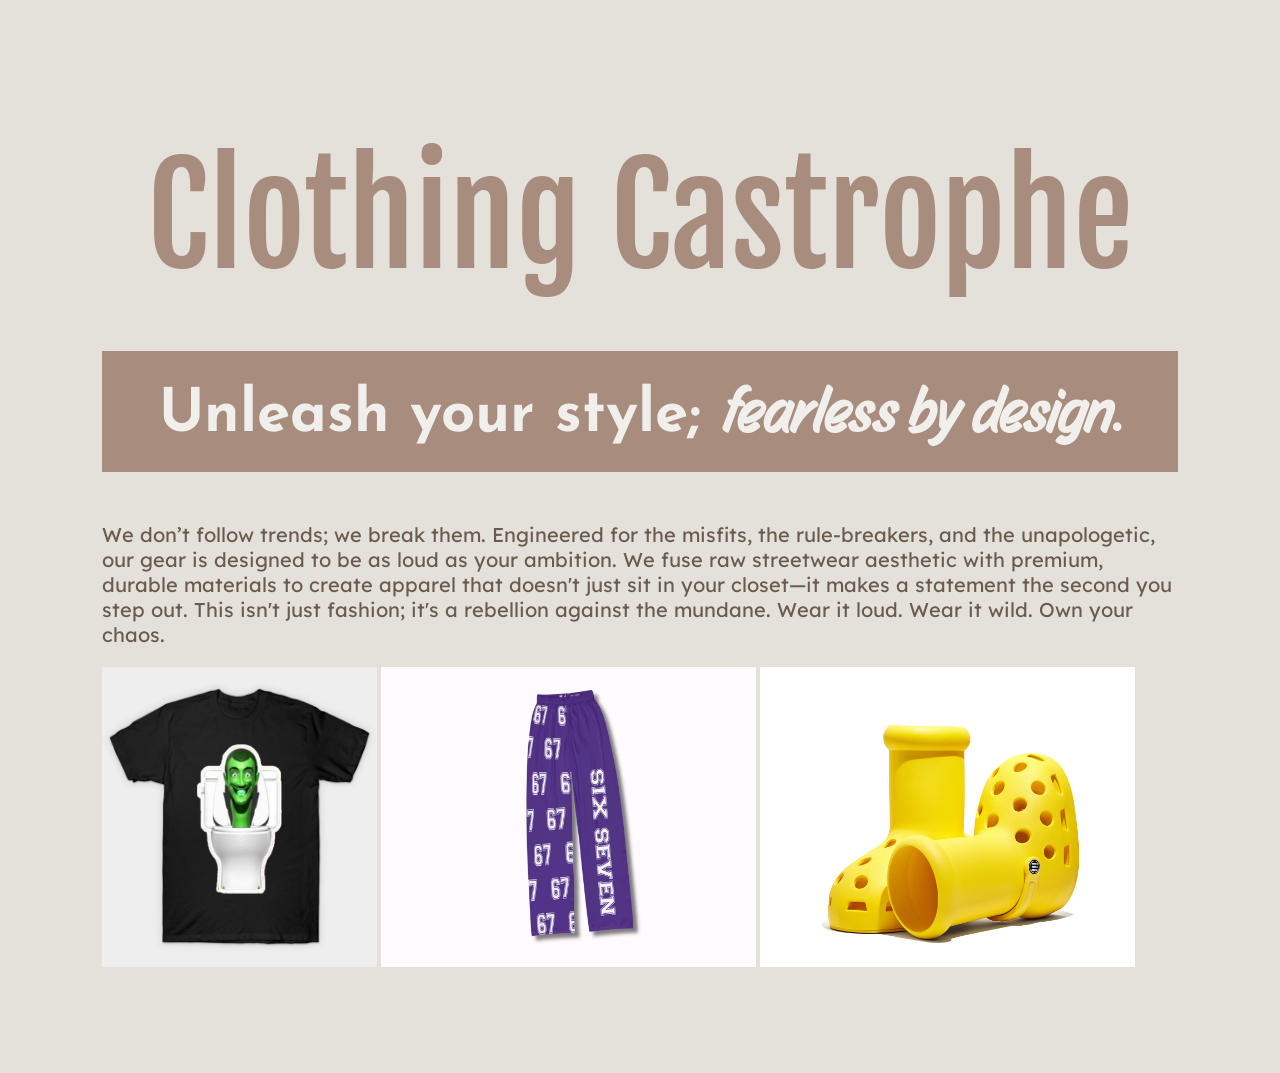
==== index.html @ b9026610 "Add files via upload" ====
<!DOCTYPE html>

<html lang="en">

<head>

    <meta charset="UTF-8">

    <meta name="viewport" content="width=device-width, initial-scale=1.0">

    <title>Clothing Castrophe</title>
    
    <link rel="stylesheet" href="style.css">

    <link rel="preconnect" href="https://fonts.googleapis.com">
    
    <link rel="preconnect" href="https://fonts.gstatic.com" crossorigin>
    
    <link href="https://fonts.googleapis.com/css2?family=Fjalla+One&family=Josefin+Sans:ital,wght@0,100..700;1,100..700&family=Lexend+Deca:wght@100..900&family=Story+Script&display=swap" rel="stylesheet">
</head>

<body>

    <h1>

        Clothing Castrophe

    </h1>

    <h2>

        Unleash your style; <span class="slogan">fearless by design</span>.

    </h2>

    <p>

        We don’t follow trends; we break them. Engineered for the misfits, the rule-breakers, and the unapologetic, our gear is designed to be as loud as your ambition. We fuse raw streetwear aesthetic with premium, durable materials to create apparel that doesn't just sit in your closet—it makes a statement the second you step out. This isn't just fashion; it's a rebellion against the mundane. Wear it loud. Wear it wild. Own your chaos.

    </p>

    <!-- Shirt 1 ( Skibidi )-->

    <img src="Skibidi.jpg" alt="Skibidi Toilet Shirt" height="300px" width="275px">

    <!-- Pants 1 ( 67 )-->
    
    <img src="67.avif" alt="Skibidi Toilet Shirt" height="300px" width="375px">

     <!-- Shoes 1 ( MSCHF Cros )-->
    
     <img src="Crocs.avif" alt="Skibidi Toilet Shirt" height="300px" width="375px">
    

</body>

</html>
---- style.css ----
body {

    background-color: #E3E1DA;

    margin: 4%;

    padding: 4%;

}

/* Text Desings */

h1 {

    text-align: center;

    font-size: 135px;

    margin: 30px;

    color: #a88c7d;

    font-family: "Fjalla One", sans-serif;
    
    font-weight: 400;
    
    font-style: normal;

}

h2 {

    text-align: center;

    font-size: 60px;

    color: #F0EFEB;

    background: #a88c7d;

    padding: 2%;

    font-family: "Josefin Sans", sans-serif;
    
    font-optical-sizing: auto;
    
    font-weight: <weight>;
    
    font-style: normal;

}

p {

    font-size: 20px;

    color: #6b5a50;

    font-family: "Lexend Deca", sans-serif;
    
    font-optical-sizing: auto;
    
    font-weight: <weight>;
    
    font-style: normal;

}

.slogan {

    font-family: "Story Script", sans-serif;
    
    font-weight: 900;
    
    font-style: normal;

}

/* Fonts */
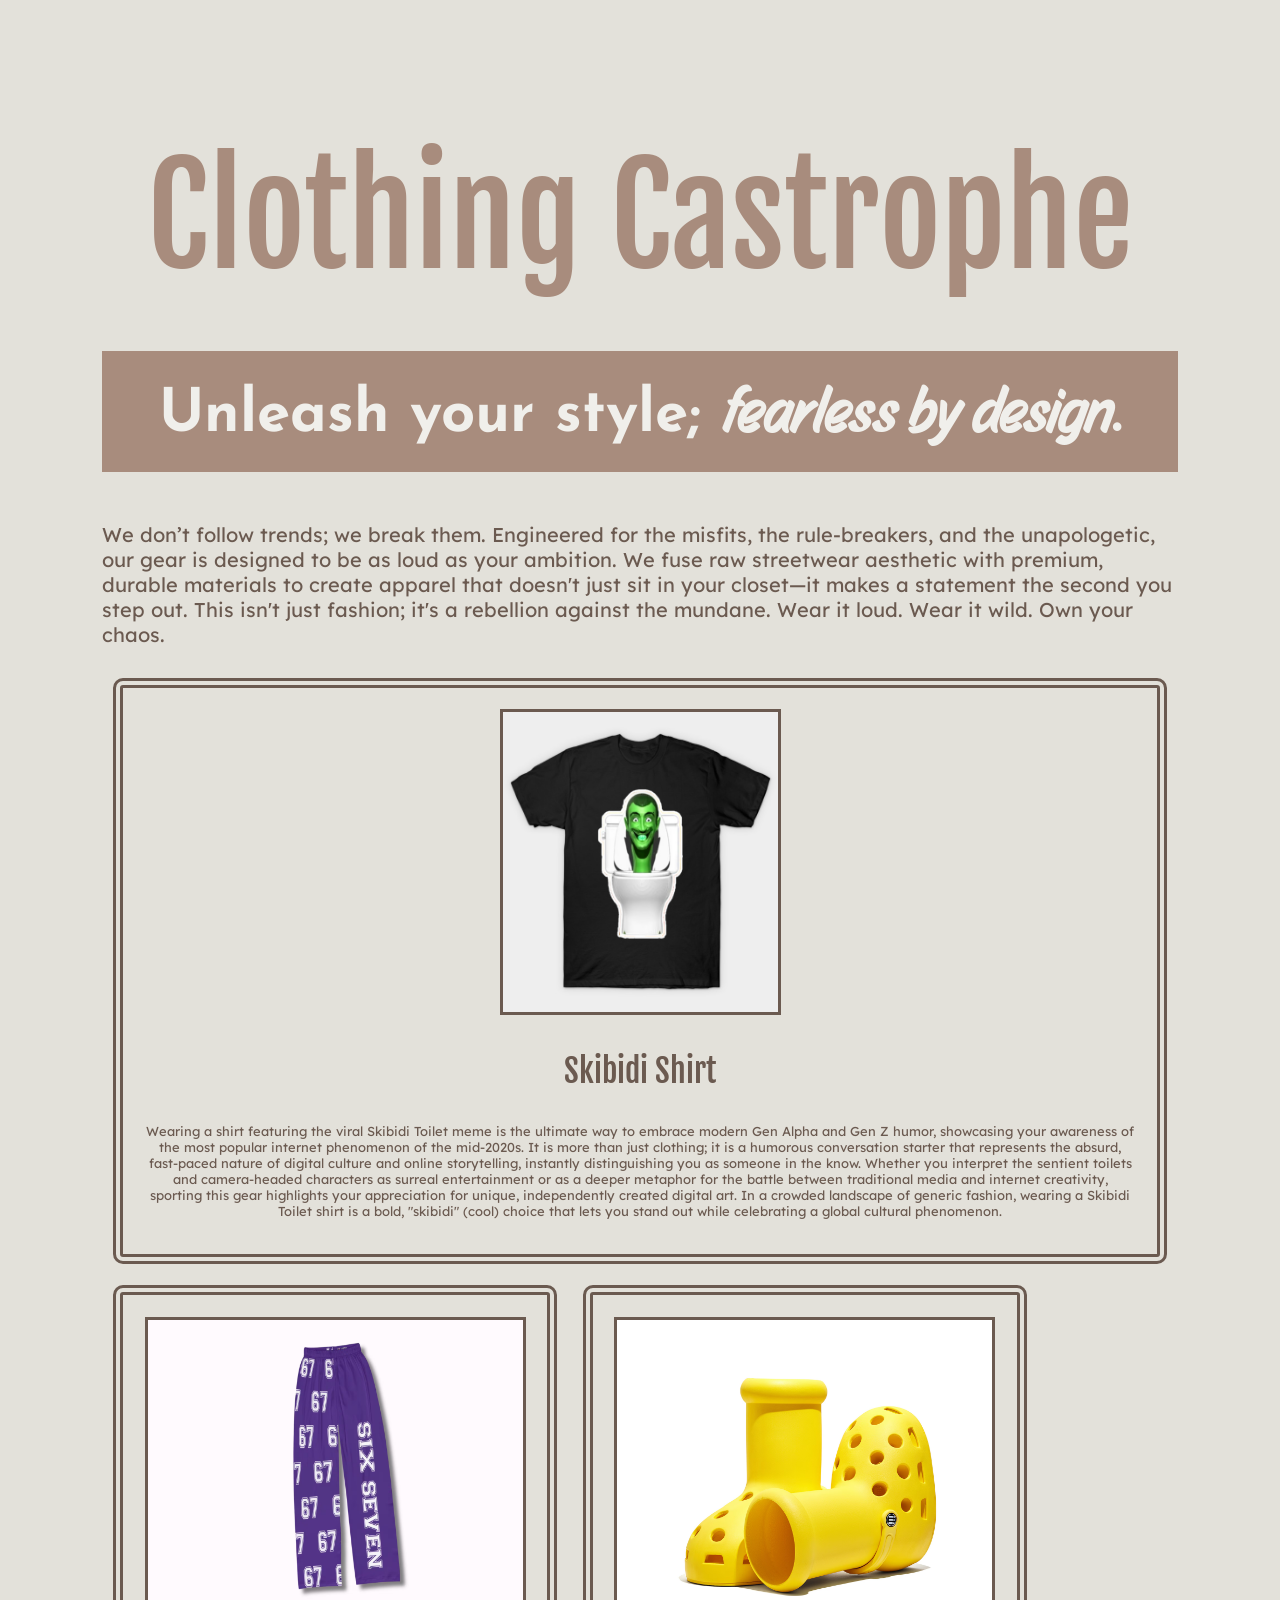
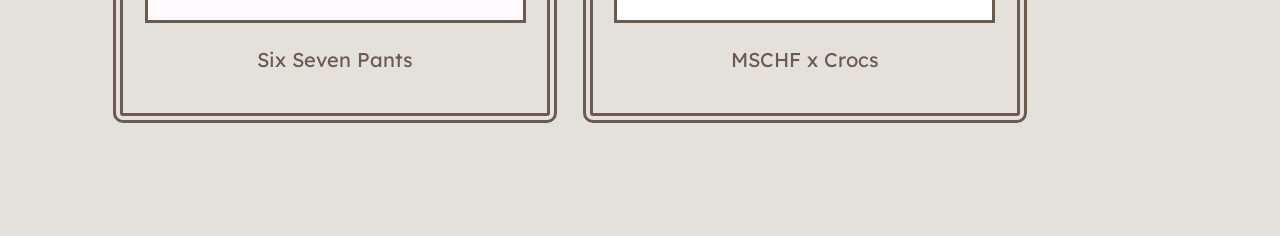
==== commit c298897f: "Add files via upload" ====
--- a/index.html
+++ b/index.html
@@ -41,15 +41,51 @@
 
     <!-- Shirt 1 ( Skibidi )-->
 
-    <img src="Skibidi.jpg" alt="Skibidi Toilet Shirt" height="300px" width="275px">
+    <div class="skibidi">
+        
+        <img id="skibdishirt" src="Skibidi.jpg" alt="Skibidi Toilet Shirt" height="300px" width="275px">
+        
+        <p id="stitle">
+            
+            Skibidi Shirt
+
+        </p>
+
+        <p class="title">
+
+            Wearing a shirt featuring the viral Skibidi Toilet meme is the ultimate way to embrace modern Gen Alpha and Gen Z humor, showcasing your awareness of the most popular internet phenomenon of the mid-2020s. It is more than just clothing; it is a humorous conversation starter that represents the absurd, fast-paced nature of digital culture and online storytelling, instantly distinguishing you as someone in the know. Whether you interpret the sentient toilets and camera-headed characters as surreal entertainment or as a deeper metaphor for the battle between traditional media and internet creativity, sporting this gear highlights your appreciation for unique, independently created digital art. In a crowded landscape of generic fashion, wearing a Skibidi Toilet shirt is a bold, "skibidi" (cool) choice that lets you stand out while celebrating a global cultural phenomenon.
+
+        </p>
+    
+    </div>
 
     <!-- Pants 1 ( 67 )-->
-    
-    <img src="67.avif" alt="Skibidi Toilet Shirt" height="300px" width="375px">
+
+    <div class ="six7">
+        
+        <img id="sspants" src="67.avif" alt="Skibidi Toilet Shirt" height="300px" width="375px">
+
+        <p>
+
+        Six Seven Pants
+
+        </p>
+
+    </div>
 
      <!-- Shoes 1 ( MSCHF Cros )-->
-    
-     <img src="Crocs.avif" alt="Skibidi Toilet Shirt" height="300px" width="375px">
+
+     <div class="crocs">
+        
+        <img id="cimage" src="Crocs.avif" alt="Skibidi Toilet Shirt" height="300px" width="375px">
+
+        <p>
+
+        MSCHF x Crocs 
+
+        </p>
+
+    </div>
     
 
 </body>
--- a/style.css
+++ b/style.css
@@ -43,10 +43,6 @@
     font-family: "Josefin Sans", sans-serif;
     
     font-optical-sizing: auto;
-    
-    font-weight: <weight>;
-    
-    font-style: normal;
 
 }
 
@@ -59,10 +55,6 @@
     font-family: "Lexend Deca", sans-serif;
     
     font-optical-sizing: auto;
-    
-    font-weight: <weight>;
-    
-    font-style: normal;
 
 }
 
@@ -76,4 +68,112 @@
 
 }
 
-/* Fonts */+/* Borders */
+
+.skibidi {
+
+    border-width: 10px;
+
+    border-color: #6b5a50;
+
+    border-style: double;
+
+    padding: 2%;
+
+    margin: 1%;
+
+    border-radius: 10px;
+
+    display: inline-block;
+
+    text-align: center;
+
+}
+
+#skibdishirt {
+
+    border-width: 3px;
+
+    border-color: #6b5a50;
+
+    border-style: solid;
+
+}
+
+.six7 {
+
+    border-width: 10px;
+
+    border-color: #6b5a50;
+
+    border-style: double;
+
+    padding: 2%;
+
+    margin: 1%;
+
+    border-radius: 10px;
+
+    display: inline-block;
+
+    text-align: center;
+
+    align-items: center;
+
+}
+
+#sspants {
+
+    border-width: 3px;
+
+    border-color: #6b5a50;
+
+    border-style: solid;
+
+}
+
+.crocs {
+
+    border-width: 10px;
+
+    border-color: #6b5a50;
+
+    border-style: double;
+
+    padding: 2%;
+
+    margin: 1%;
+
+    border-radius: 10px;
+
+    display: inline-block;
+
+    text-align: center;
+
+}
+
+#cimage {
+
+    border-width: 3px;
+
+    border-color: #6b5a50;
+
+    border-style: solid;
+
+}
+
+/* Descriptions */
+
+#stitle {
+
+    font-family: "Fjalla One", sans-serif;
+
+    font-size: xx-large;
+
+}
+
+.title {
+
+    font-size: small;
+
+}
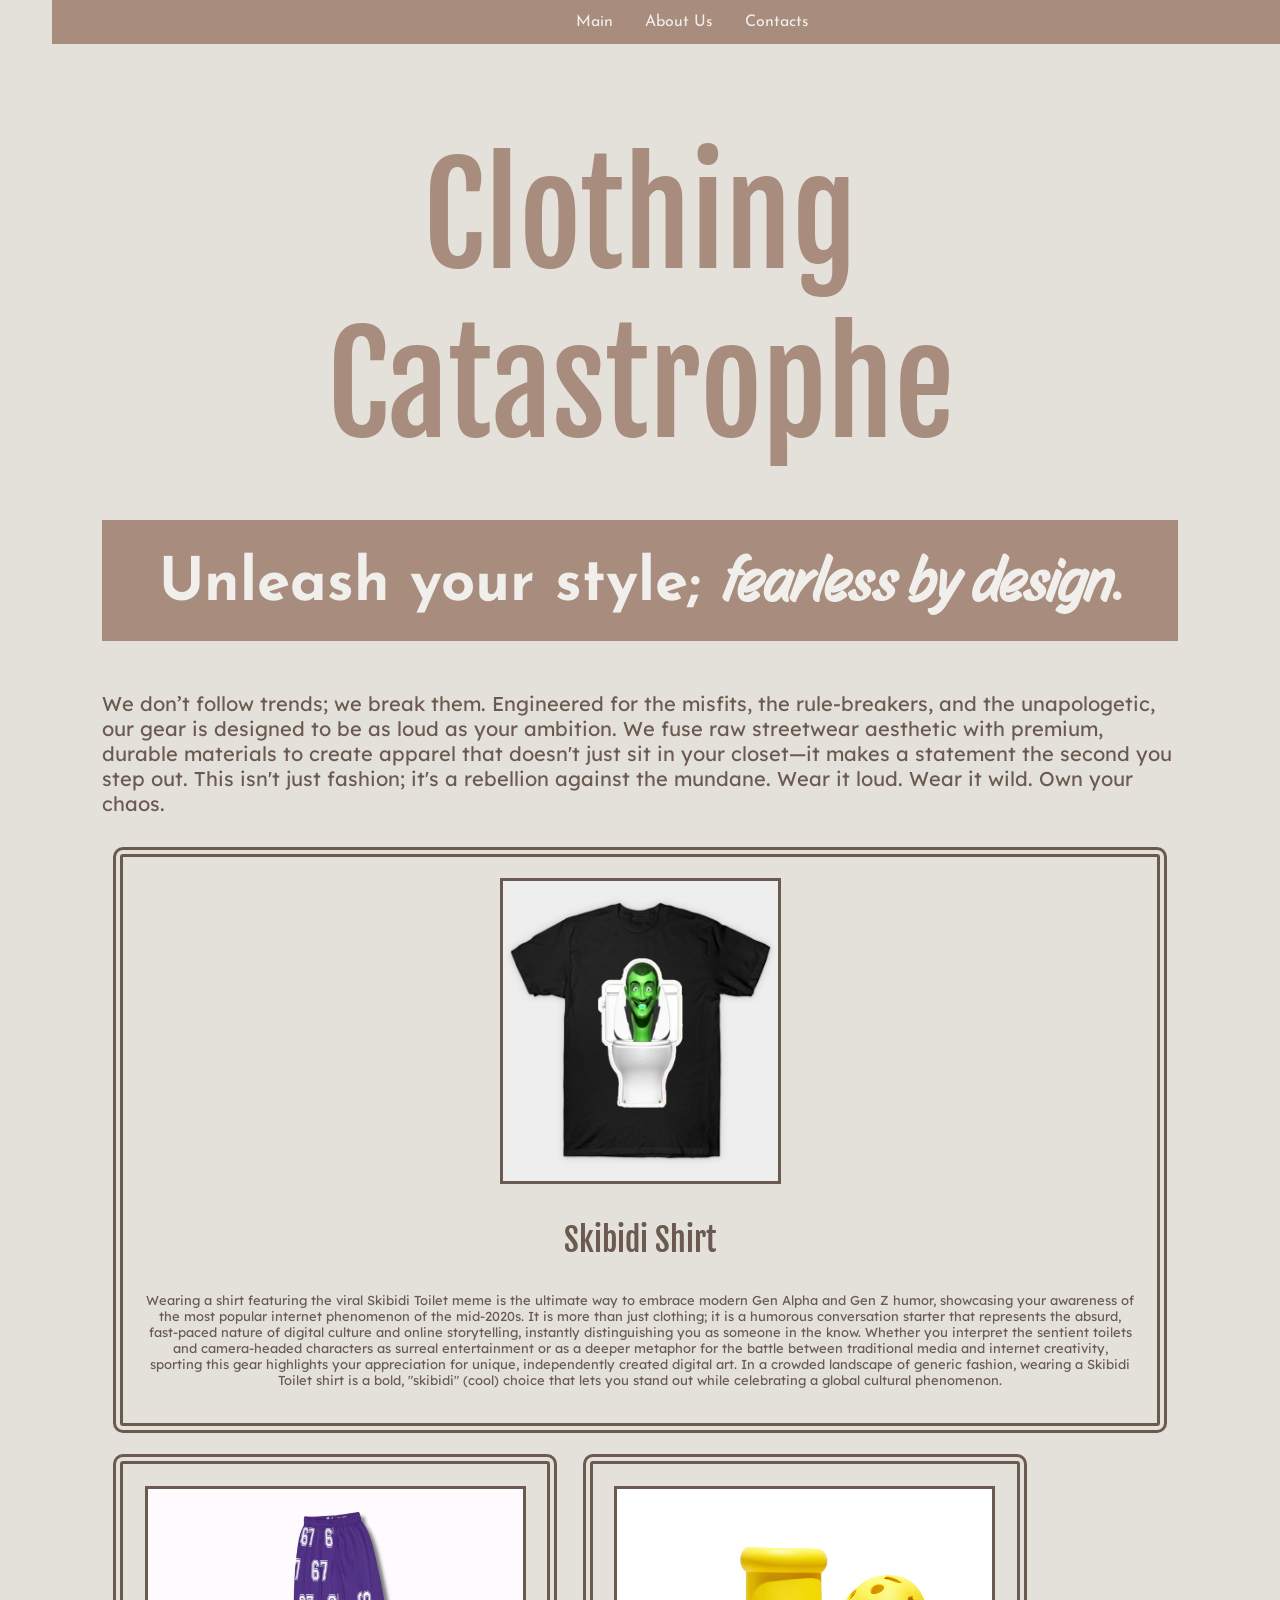
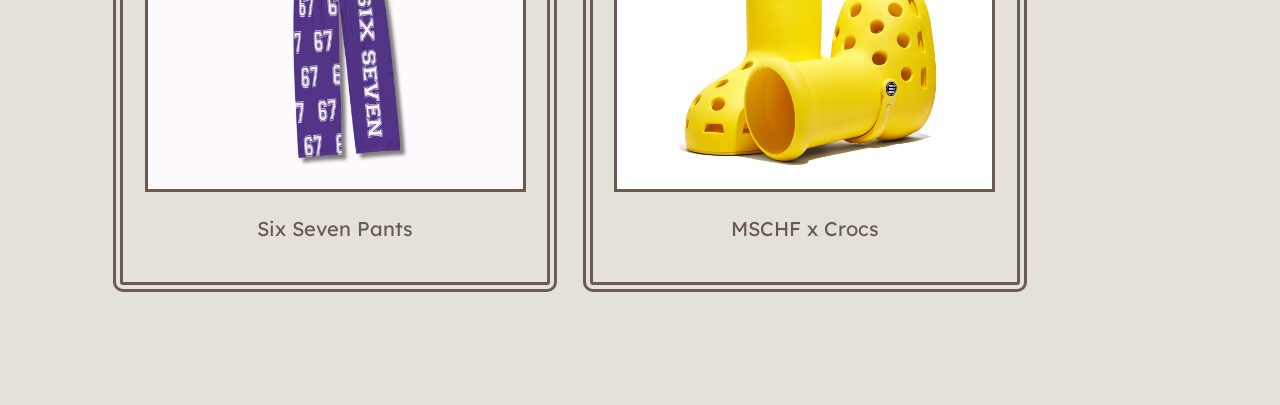
==== commit 481055e4: "Add files via upload" ====
--- a/index.html
+++ b/index.html
@@ -8,7 +8,7 @@
 
     <meta name="viewport" content="width=device-width, initial-scale=1.0">
 
-    <title>Clothing Castrophe</title>
+    <title>Clothing Catastrophe</title>
     
     <link rel="stylesheet" href="style.css">
 
@@ -17,13 +17,28 @@
     <link rel="preconnect" href="https://fonts.gstatic.com" crossorigin>
     
     <link href="https://fonts.googleapis.com/css2?family=Fjalla+One&family=Josefin+Sans:ital,wght@0,100..700;1,100..700&family=Lexend+Deca:wght@100..900&family=Story+Script&display=swap" rel="stylesheet">
+
 </head>
 
 <body>
 
+        <!-- Navigation Bar -->
+
+    <ul>
+
+        <li> <a href="index.html">Main </a> </li>
+
+        <li> <a href="about.html">About Us</a></li>
+
+        <li> <a href="">Contacts</a></li>
+
+    </ul>
+
+    <!-- End of Nav Bar-->
+
     <h1>
 
-        Clothing Castrophe
+        Clothing Catastrophe
 
     </h1>
 
@@ -32,6 +47,8 @@
         Unleash your style; <span class="slogan">fearless by design</span>.
 
     </h2>
+
+
 
     <p>
 
--- a/style.css
+++ b/style.css
@@ -68,6 +68,16 @@
 
 }
 
+.story {
+
+    font-family: "Story Script", sans-serif;
+    
+    font-weight: 900;
+    
+    font-style: normal;
+
+}
+
 /* Borders */
 
 .skibidi {
@@ -162,6 +172,26 @@
 
 }
 
+.about {
+
+    border-width: 10px;
+
+    border-color: #6b5a50;
+
+    border-style: double;
+
+    padding: 2%;
+
+    margin: 1%;
+
+    border-radius: 10px;
+
+    display: inline-block;
+
+    text-align: center;
+
+}
+
 /* Descriptions */
 
 #stitle {
@@ -176,4 +206,73 @@
 
     font-size: small;
 
+}
+
+#cta {
+
+    color: #6b5a50;
+
+    font-size: 50px;
+
+    font-family: "Fjalla One", sans-serif;
+    
+    font-style: normal;
+
+    text-align: center;
+
+}
+
+/* Navigation Bar */
+
+ul {
+
+    padding: 0%;
+
+    list-style-type: none;
+
+    display: flex;
+ 
+    background-color: #a88c7d;
+
+    position: fixed;
+
+    top: 0%;
+
+    width: 100%;
+
+    margin: 0%;
+
+    margin-left: -50px;
+
+    justify-content: center;
+
+    
+}
+
+ul li {
+
+    float: left;
+
+}
+
+ul li a {
+
+    text-decoration: none;
+
+    padding: 14px 16px;
+
+    font-family: "Josefin Sans",sans-serif;
+
+    color: #F0EFEB;
+
+    display: block;
+
+}
+
+ul li a:hover {
+
+    background-color: #E3E1DA;
+
+    color: #a88c7d;
+
 }
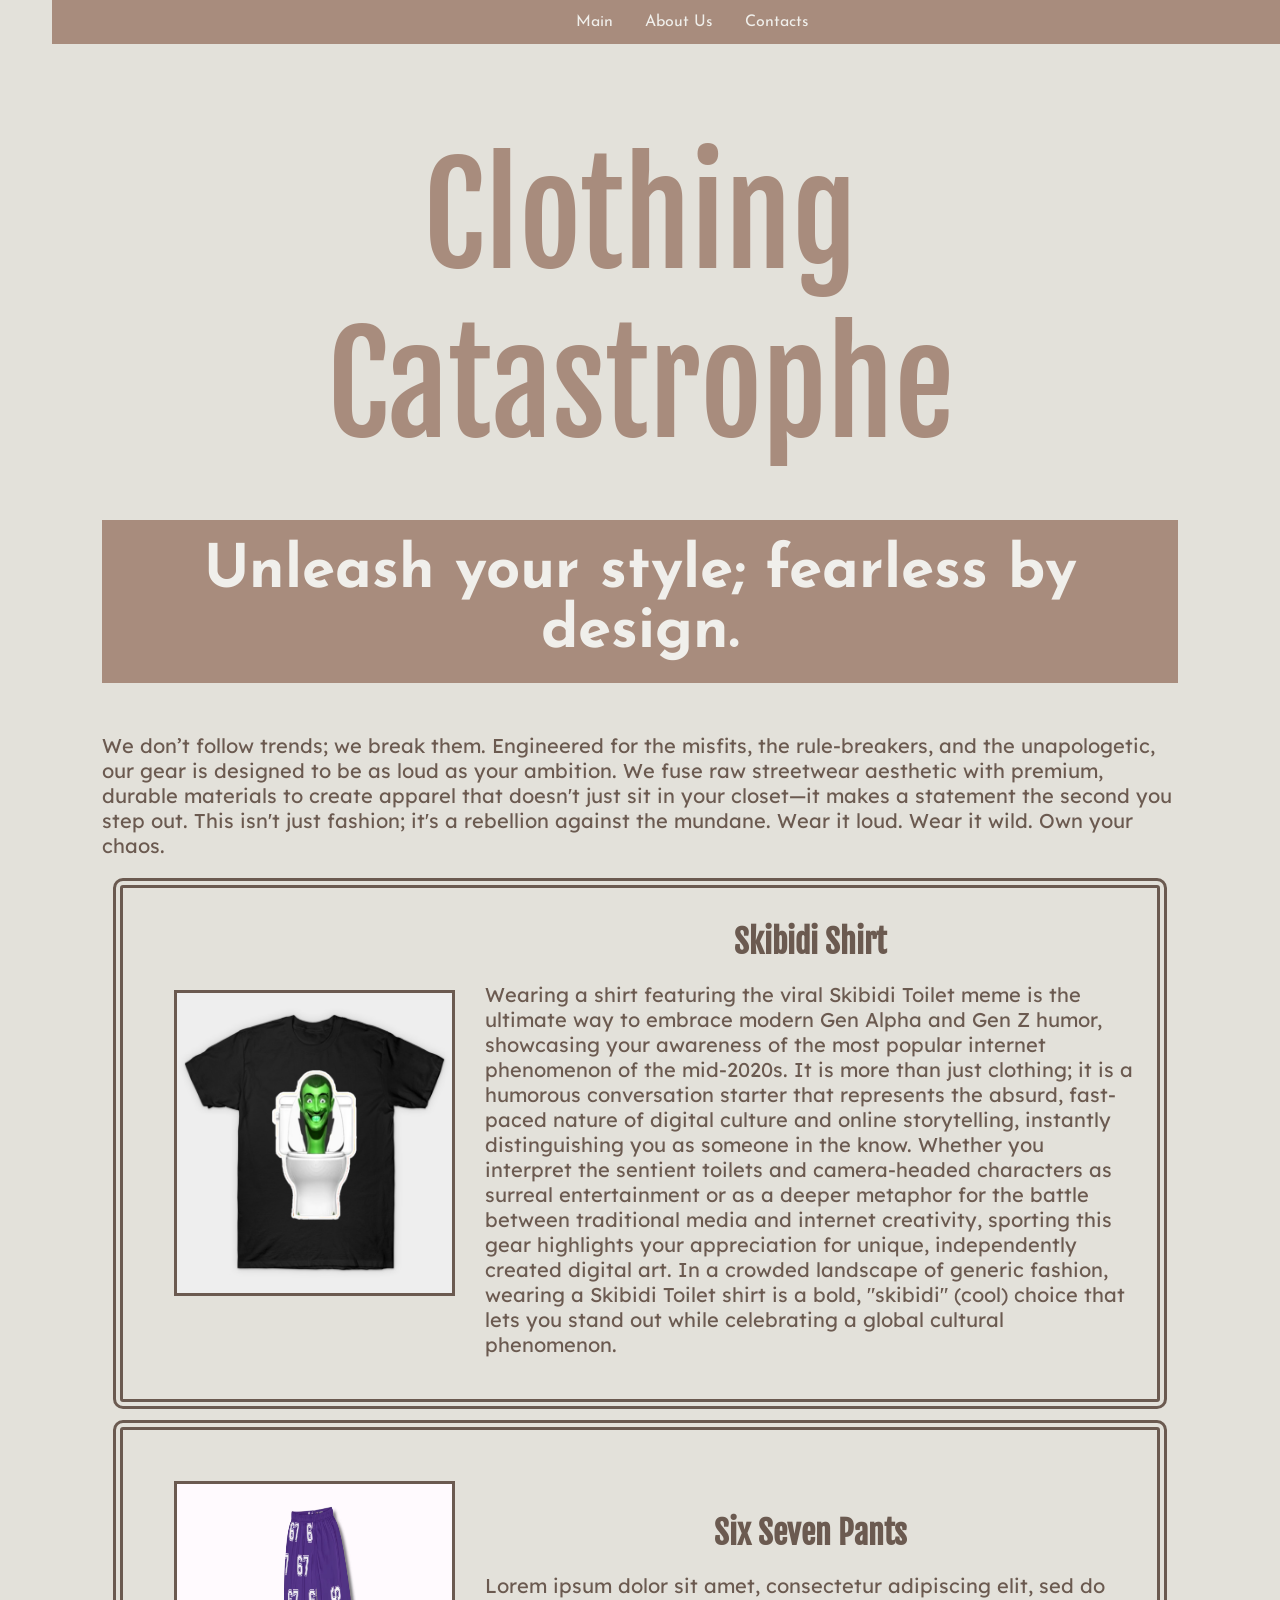
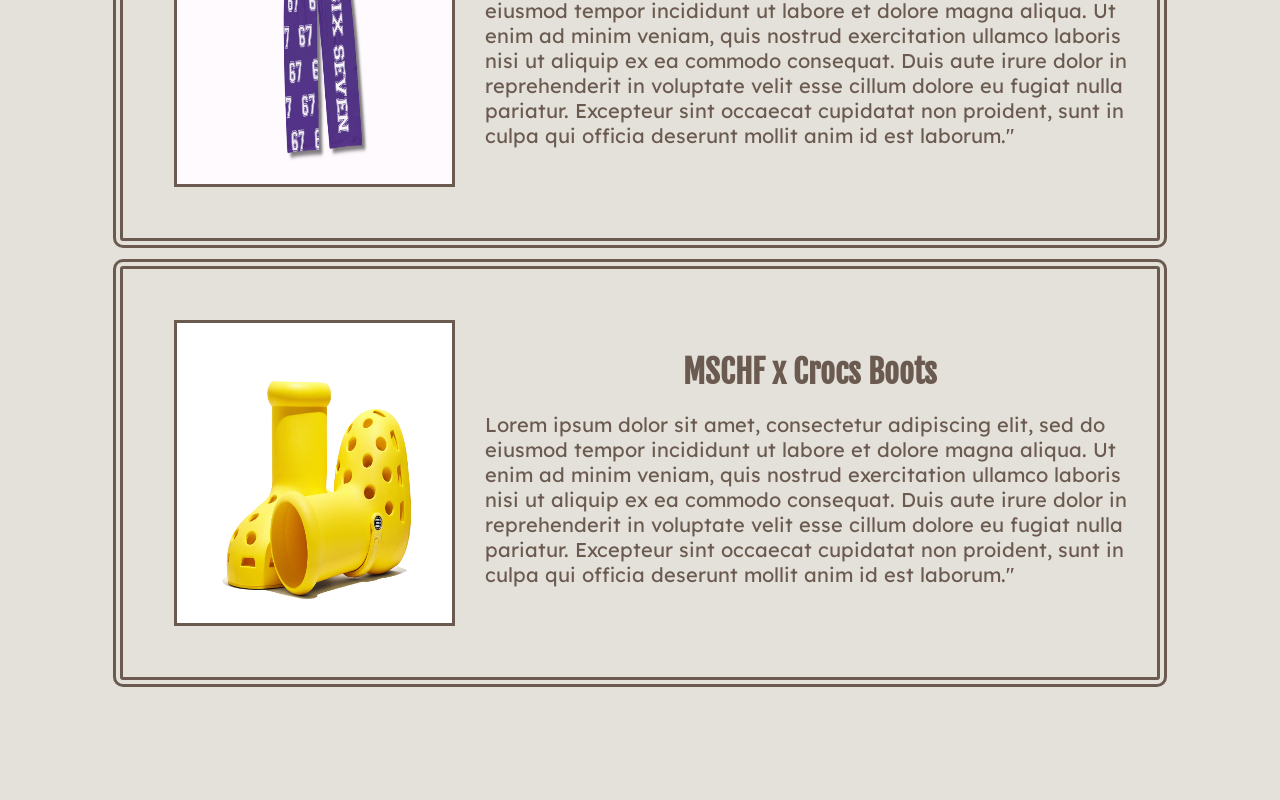
==== commit 0b26bdc1: "Add files via upload" ====
--- a/index.html
+++ b/index.html
@@ -30,7 +30,7 @@
 
         <li> <a href="about.html">About Us</a></li>
 
-        <li> <a href="">Contacts</a></li>
+        <li> <a href="contact.html">Contacts</a></li>
 
     </ul>
 
@@ -44,7 +44,8 @@
 
     <h2>
 
-        Unleash your style; <span class="slogan">fearless by design</span>.
+        Unleash your style; <span 
+        ="slogan">fearless by design</span>.
 
     </h2>
 
@@ -57,50 +58,56 @@
     </p>
 
     <!-- Shirt 1 ( Skibidi )-->
+    
+    </div>
 
-    <div class="skibidi">
-        
-        <img id="skibdishirt" src="Skibidi.jpg" alt="Skibidi Toilet Shirt" height="300px" width="275px">
-        
-        <p id="stitle">
-            
-            Skibidi Shirt
+    <div class="card">
 
-        </p>
+        <img class="images" src="Skibidi.jpg" alt="Skibidi Toilet Shirt" height="300px" width="275px">
 
-        <p class="title">
+        <div class="container">
 
-            Wearing a shirt featuring the viral Skibidi Toilet meme is the ultimate way to embrace modern Gen Alpha and Gen Z humor, showcasing your awareness of the most popular internet phenomenon of the mid-2020s. It is more than just clothing; it is a humorous conversation starter that represents the absurd, fast-paced nature of digital culture and online storytelling, instantly distinguishing you as someone in the know. Whether you interpret the sentient toilets and camera-headed characters as surreal entertainment or as a deeper metaphor for the battle between traditional media and internet creativity, sporting this gear highlights your appreciation for unique, independently created digital art. In a crowded landscape of generic fashion, wearing a Skibidi Toilet shirt is a bold, "skibidi" (cool) choice that lets you stand out while celebrating a global cultural phenomenon.
+            <h4><b>Skibidi Shirt</b></h4>
 
-        </p>
-    
+            <p> Wearing a shirt featuring the viral Skibidi Toilet meme is the ultimate way to embrace modern Gen Alpha and Gen Z humor, showcasing your awareness of the most popular internet phenomenon of the mid-2020s. It is more than just clothing; it is a humorous conversation starter that represents the absurd, fast-paced nature of digital culture and online storytelling, instantly distinguishing you as someone in the know. Whether you interpret the sentient toilets and camera-headed characters as surreal entertainment or as a deeper metaphor for the battle between traditional media and internet creativity, sporting this gear highlights your appreciation for unique, independently created digital art. In a crowded landscape of generic fashion, wearing a Skibidi Toilet shirt is a bold, "skibidi" (cool) choice that lets you stand out while celebrating a global cultural phenomenon. </p>
+
+        </div>
+
     </div>
 
     <!-- Pants 1 ( 67 )-->
 
-    <div class ="six7">
-        
-        <img id="sspants" src="67.avif" alt="Skibidi Toilet Shirt" height="300px" width="375px">
+    </div>
 
-        <p>
+    <div class="card">
 
-        Six Seven Pants
+        <img class="images" src="67.avif" alt="Skibidi Toilet Shirt" height="300px" width="275px">
 
-        </p>
+        <div class="container">
+
+            <h4><b>Six Seven Pants</b></h4>
+
+            <p> Lorem ipsum dolor sit amet, consectetur adipiscing elit, sed do eiusmod tempor incididunt ut labore et dolore magna aliqua. Ut enim ad minim veniam, quis nostrud exercitation ullamco laboris nisi ut aliquip ex ea commodo consequat. Duis aute irure dolor in reprehenderit in voluptate velit esse cillum dolore eu fugiat nulla pariatur. Excepteur sint occaecat cupidatat non proident, sunt in culpa qui officia deserunt mollit anim id est laborum." </p>
+
+        </div>
 
     </div>
 
      <!-- Shoes 1 ( MSCHF Cros )-->
 
-     <div class="crocs">
-        
-        <img id="cimage" src="Crocs.avif" alt="Skibidi Toilet Shirt" height="300px" width="375px">
+    </div>
 
-        <p>
+    <div class="card">
 
-        MSCHF x Crocs 
+        <img class="images" src="Crocs.avif" alt="Skibidi Toilet Shirt" height="300px" width="275px">
 
-        </p>
+        <div class="container">
+
+            <h4><b>MSCHF x Crocs Boots</b></h4>
+
+            <p> Lorem ipsum dolor sit amet, consectetur adipiscing elit, sed do eiusmod tempor incididunt ut labore et dolore magna aliqua. Ut enim ad minim veniam, quis nostrud exercitation ullamco laboris nisi ut aliquip ex ea commodo consequat. Duis aute irure dolor in reprehenderit in voluptate velit esse cillum dolore eu fugiat nulla pariatur. Excepteur sint occaecat cupidatat non proident, sunt in culpa qui officia deserunt mollit anim id est laborum." </p>
+
+        </div>
 
     </div>
     
--- a/style.css
+++ b/style.css
@@ -78,9 +78,7 @@
 
 }
 
-/* Borders */
-
-.skibidi {
+#about {
 
     border-width: 10px;
 
@@ -94,133 +92,25 @@
 
     border-radius: 10px;
 
-    display: inline-block;
-
-    text-align: center;
-
-}
-
-#skibdishirt {
-
-    border-width: 3px;
-
-    border-color: #6b5a50;
-
-    border-style: solid;
-
-}
-
-.six7 {
-
-    border-width: 10px;
-
-    border-color: #6b5a50;
-
-    border-style: double;
-
-    padding: 2%;
-
-    margin: 1%;
-
-    border-radius: 10px;
-
-    display: inline-block;
-
-    text-align: center;
-
-    align-items: center;
-
-}
-
-#sspants {
-
-    border-width: 3px;
-
-    border-color: #6b5a50;
-
-    border-style: solid;
-
-}
-
-.crocs {
-
-    border-width: 10px;
-
-    border-color: #6b5a50;
-
-    border-style: double;
-
-    padding: 2%;
-
-    margin: 1%;
-
-    border-radius: 10px;
-
-    display: inline-block;
-
-    text-align: center;
-
-}
-
-#cimage {
-
-    border-width: 3px;
-
-    border-color: #6b5a50;
-
-    border-style: solid;
-
-}
-
-.about {
-
-    border-width: 10px;
-
-    border-color: #6b5a50;
-
-    border-style: double;
-
-    padding: 2%;
-
-    margin: 1%;
-
-    border-radius: 10px;
-
-    display: inline-block;
-
-    text-align: center;
-
-}
-
-/* Descriptions */
-
-#stitle {
+}
+
+#cta {
+
+    text-align: center;
+
+    color: #6b5a50;
 
     font-family: "Fjalla One", sans-serif;
 
-    font-size: xx-large;
-
-}
-
-.title {
-
-    font-size: small;
-
-}
-
-#cta {
-
-    color: #6b5a50;
-
-    font-size: 50px;
-
-    font-family: "Fjalla One", sans-serif;
-    
-    font-style: normal;
-
-    text-align: center;
-
-}
+    font-weight: 900;
+
+    font-size: 60px;
+
+    margin: 2%;
+
+}
+
+
 
 /* Navigation Bar */
 
@@ -275,4 +165,52 @@
 
     color: #a88c7d;
 
+}
+
+.card {
+
+    border-width: 10px;
+
+    border-color: #6b5a50;
+
+    border-style: double;
+
+    padding: 2%;
+
+    margin: 1%;
+
+    border-radius: 10px;
+
+    display: flex;
+
+    align-items: center;
+
+}
+
+.images {
+
+    border-color: #6b5a50;
+
+    border-style: solid;
+
+    border-width: 3px;
+
+    margin: 3%;
+
+}
+
+h4 {
+
+    color: #6b5a50;
+
+    font-family: "Fjalla One", sans-serif;
+
+    font-size: xx-large;
+
+    margin: 1%;
+
+    text-align: center;
+
+    margin: 2%;
+
 }
